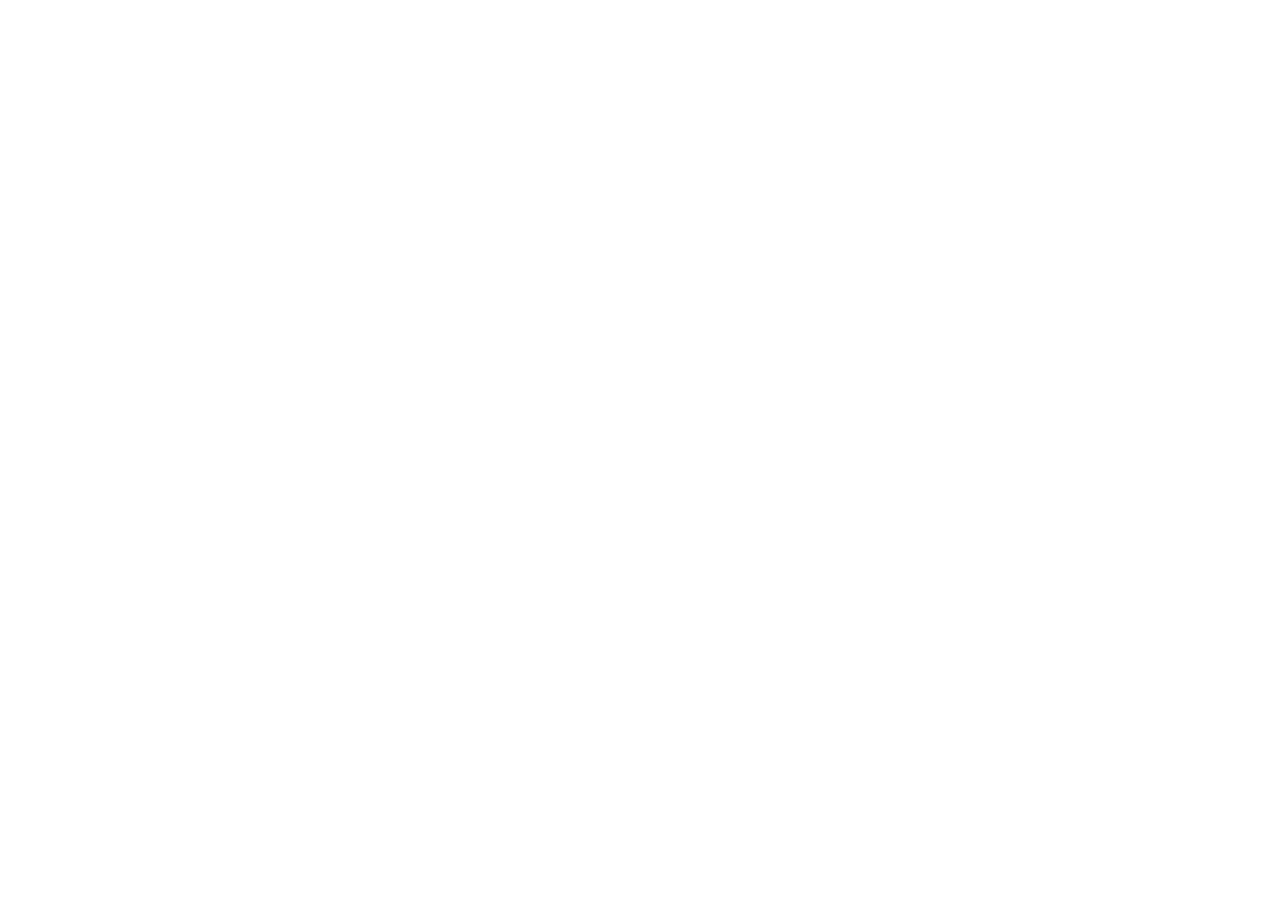
==== index.html @ 9e509d6f "Iniciando o projeto" ====
<!DOCTYPE html>
<html lang="en">
<head>
    <meta charset="UTF-8">
    <meta http-equiv="X-UA-Compatible" content="IE=edge">
    <meta name="viewport" content="width=device-width, initial-scale=1.0">
    <link rel="stylesheet" href="style.css">
    <title>Home Instagram</title>
</head>
<body>
    
</body>
</html>
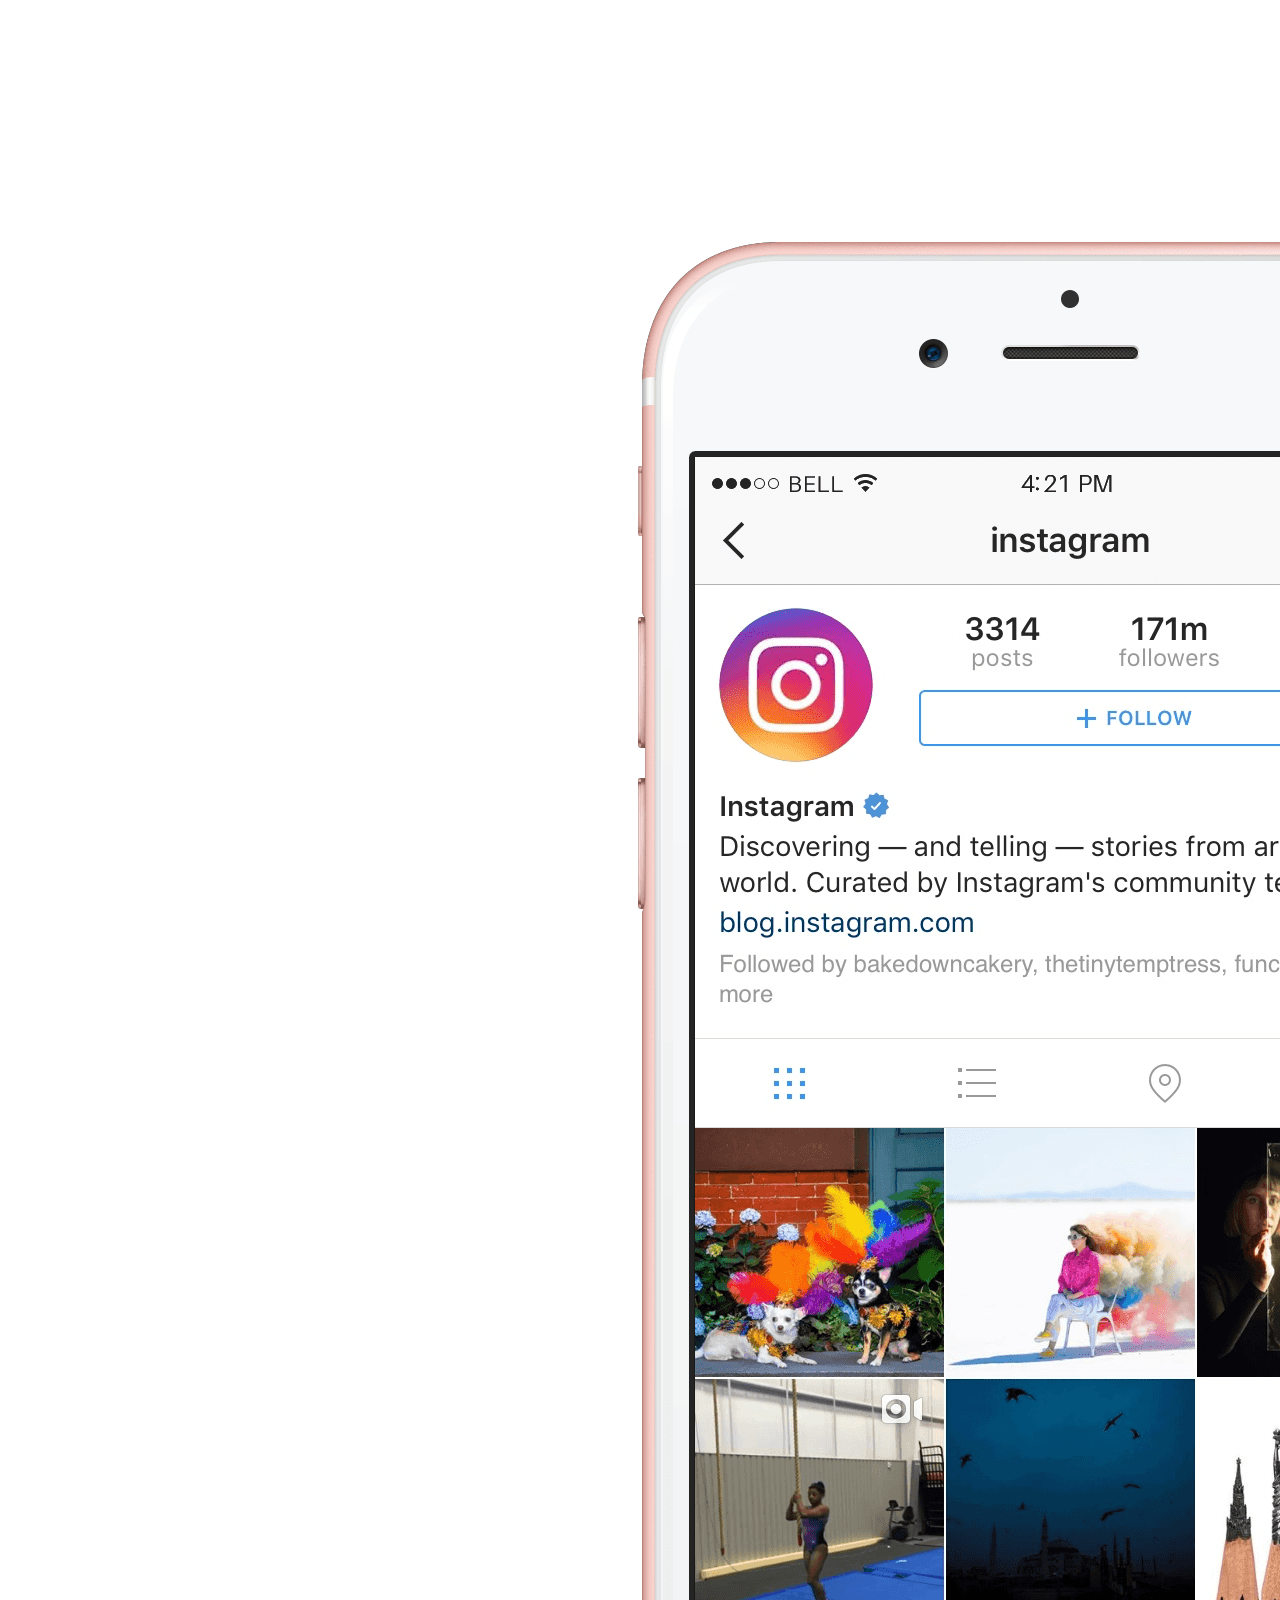
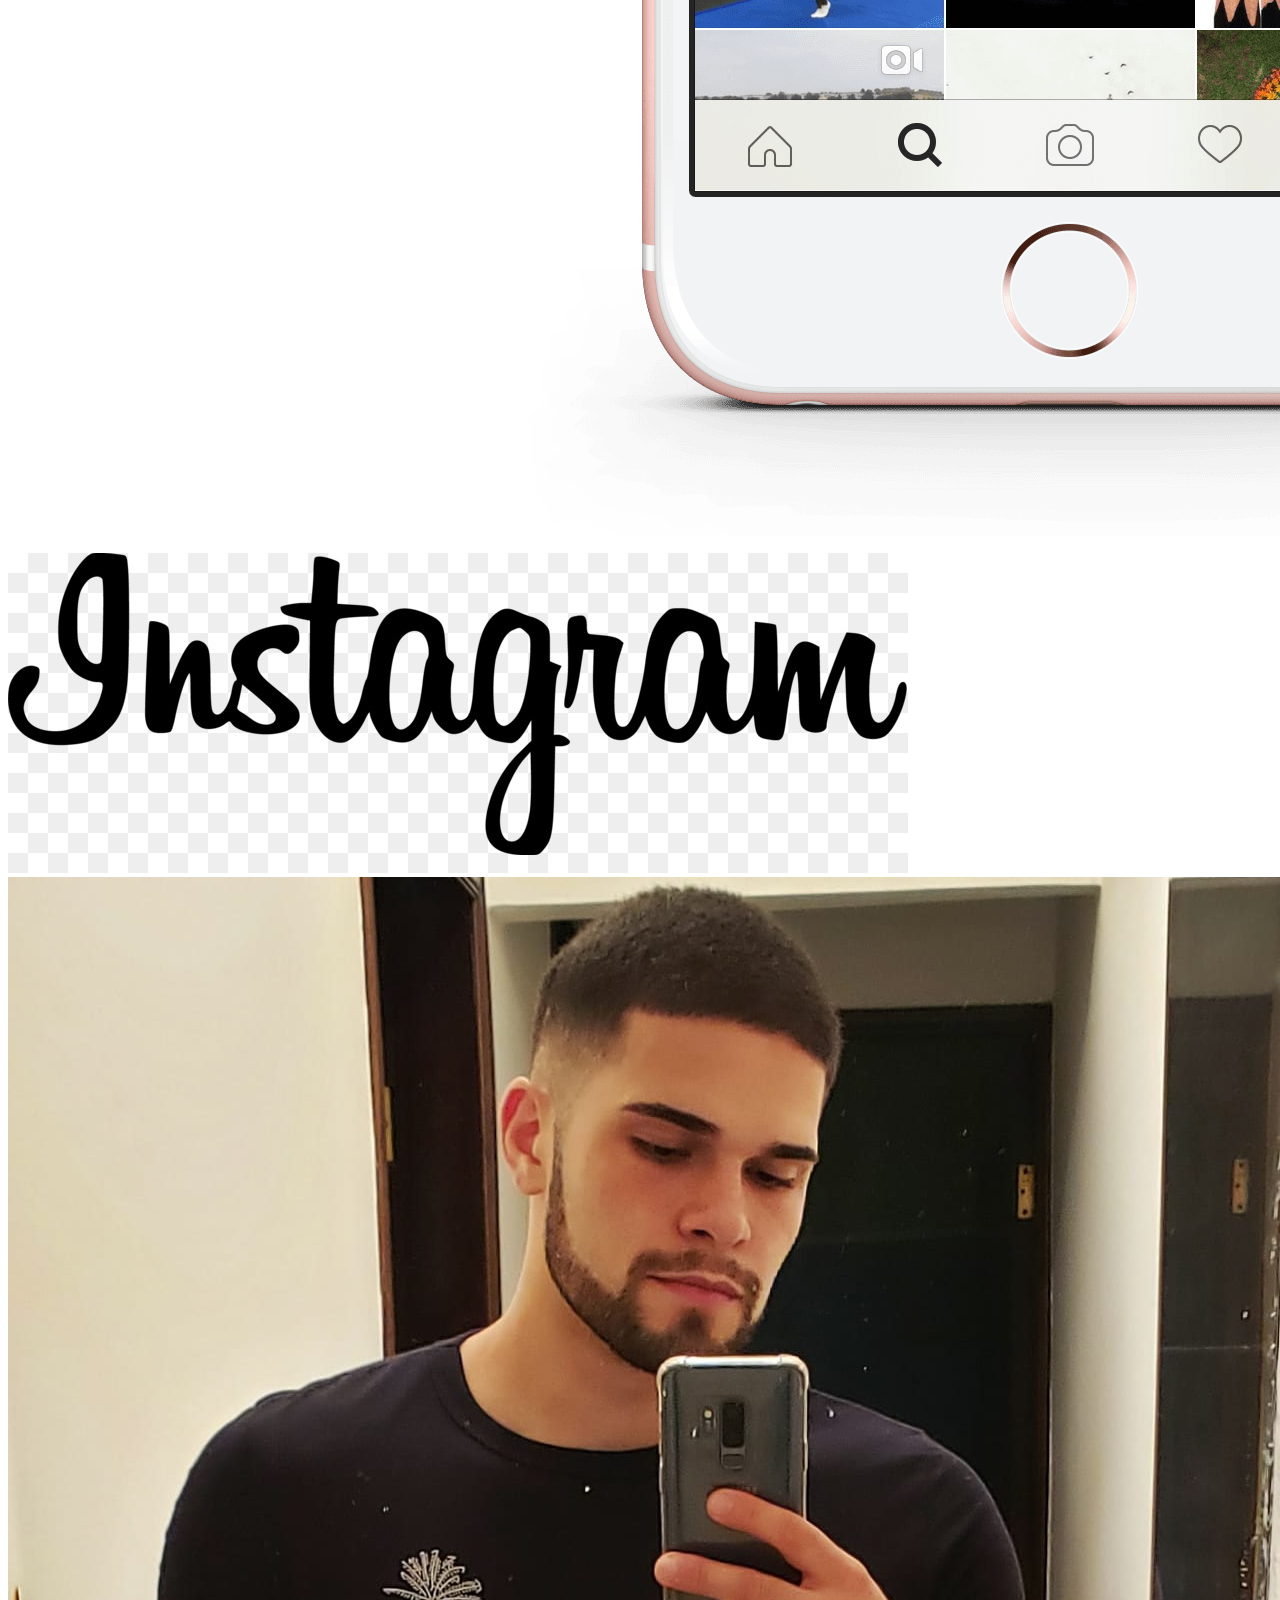
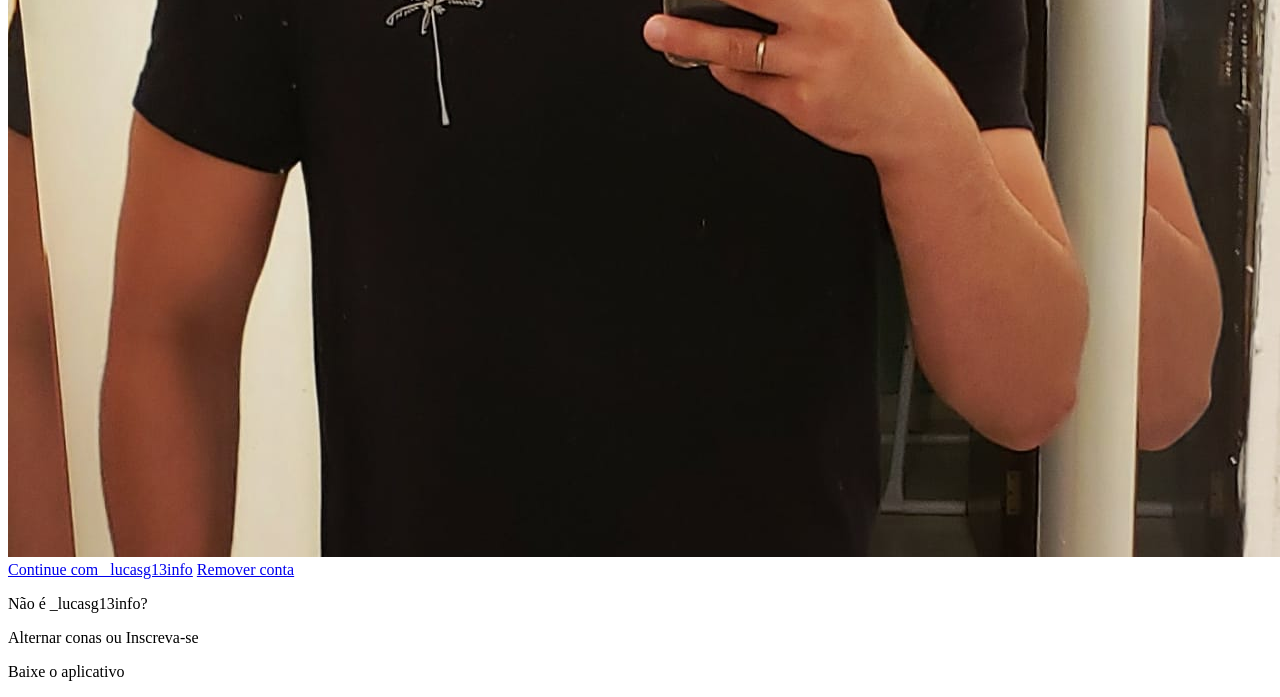
==== commit 5ca0eee2: "Fim estrutura HTML" ====
--- a/index.html
+++ b/index.html
@@ -8,6 +8,35 @@
     <title>Home Instagram</title>
 </head>
 <body>
-    
+    <div class="instagram-wrapper">
+        <div class="instagram-phone">
+            <img src="./img/instagram-celular.png" alt="Celular">
+        </div>
+        <div class="instagram-continue">
+            <div class="group">
+                <img src="./img/instagram-logo.jpg" class="instagram-logo"alt="Instagram Logo">
+                <div class="profile-photo">
+                    <img src="./img/perfil-instagram.jpeg" alt="Foto do perfil">
+                </div>
+                <a href="#"class="instagram-login">Continue com _lucasg13info</a>
+                <a href="#"class="instagram-logout">Remover conta</a>
+            </div>
+            <div class="gourp">
+                <p class="not-account">Não é _lucasg13info?</p>
+                <p class="notaccount">
+                    <span class="link-blue">Alternar conas</span>
+                    ou
+                <span class="link-blue">Inscreva-se</span>
+                </p>
+            </div>
+            <div class="get-the-app">
+                <p class="get-app">Baixe o aplicativo</p>
+                <div class="dowload">
+                    <a href="#" class="app-download"></a>
+                    <a href="#" class="app-download"></a>
+                </div>
+            </div>
+        </div>
+    </div>
 </body>
 </html>
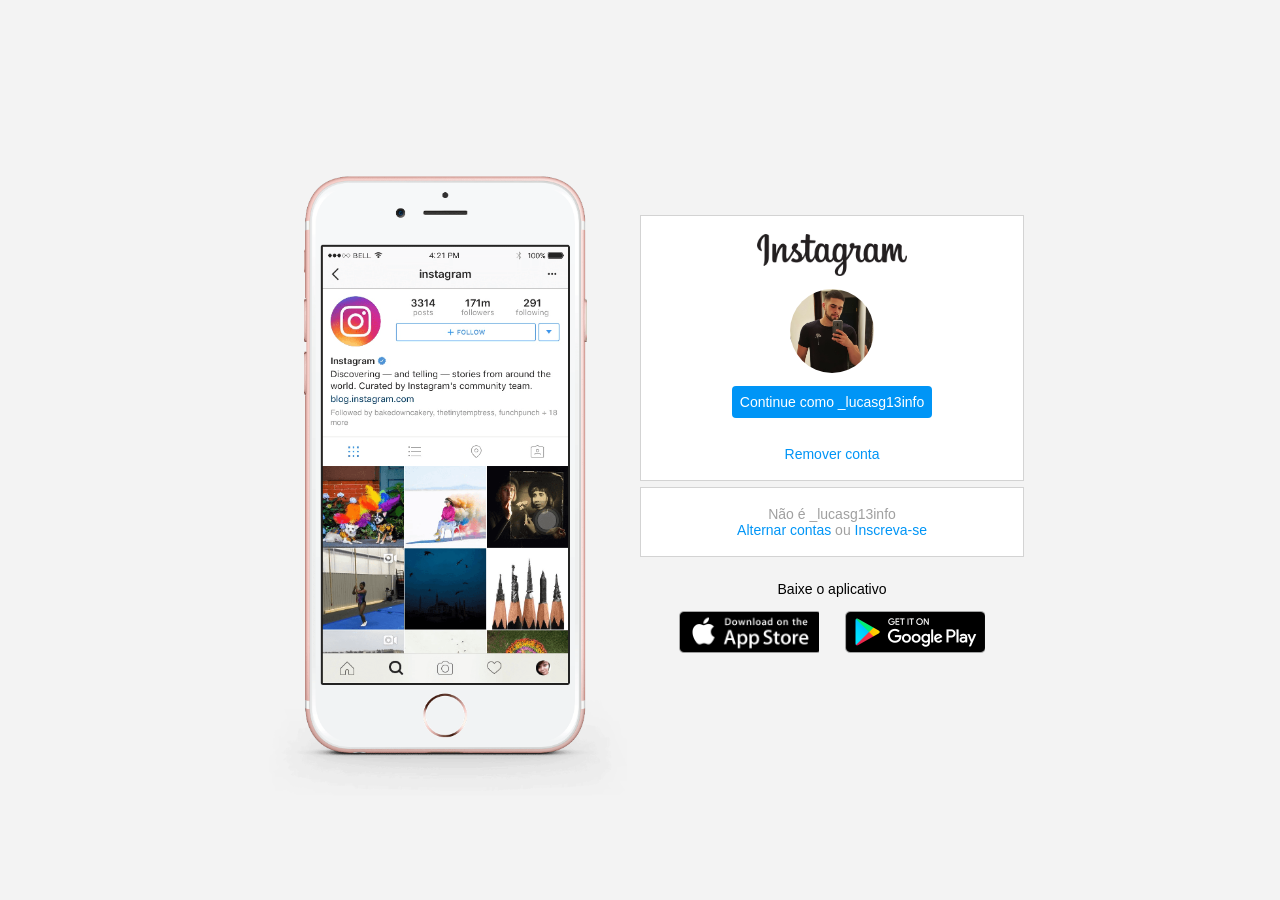
==== commit 4fbf6489: "Fim CSS" ====
--- a/index.html
+++ b/index.html
@@ -1,37 +1,37 @@
+
 <!DOCTYPE html>
 <html lang="en">
 <head>
     <meta charset="UTF-8">
-    <meta http-equiv="X-UA-Compatible" content="IE=edge">
     <meta name="viewport" content="width=device-width, initial-scale=1.0">
     <link rel="stylesheet" href="style.css">
-    <title>Home Instagram</title>
+    <title>Instagram</title>
 </head>
 <body>
     <div class="instagram-wrapper">
         <div class="instagram-phone">
-            <img src="./img/instagram-celular.png" alt="Celular">
+            <img src="./img/instagram-celular.png" alt="celular">
         </div>
         <div class="instagram-continue">
             <div class="group">
-                <img src="./img/instagram-logo.jpg" class="instagram-logo"alt="Instagram Logo">
+                <img src="./img/instagram-logo.png" class="instagram-logo" alt="instagram logo">
                 <div class="profile-photo">
-                    <img src="./img/perfil-instagram.jpeg" alt="Foto do perfil">
+                    <img src="./img/perfil-instagram.jpeg" alt="foto de perfil">
                 </div>
-                <a href="#"class="instagram-login">Continue com _lucasg13info</a>
-                <a href="#"class="instagram-logout">Remover conta</a>
+                <a href="#" class="instagram-login">Continue como _lucasg13info</a>
+                <a href="#" class="instagram-logout">Remover conta</a>
             </div>
-            <div class="gourp">
-                <p class="not-account">Não é _lucasg13info?</p>
-                <p class="notaccount">
-                    <span class="link-blue">Alternar conas</span>
+            <div class="group">
+                <p class="not-account">Não é _lucasg13info</p>
+                <p class="not-account">
+                    <span class="link-blue">Alternar contas</span>
                     ou
-                <span class="link-blue">Inscreva-se</span>
+                    <span class="link-blue">Inscreva-se</span>
                 </p>
             </div>
             <div class="get-the-app">
                 <p class="get-app">Baixe o aplicativo</p>
-                <div class="dowload">
+                <div class="download">
                     <a href="#" class="app-download"></a>
                     <a href="#" class="app-download"></a>
                 </div>
--- a/style.css
+++ b/style.css
@@ -0,0 +1,129 @@
+* {
+    padding: 0;
+    margin: 0;
+    box-sizing: border-box;
+    text-decoration: none;
+    font-family: sans-serif;
+    font-size: 14px;
+}
+
+body {
+    width: 100%;
+    min-height: 100vh;
+    background-color: rgb(243, 243, 243);
+    margin: 0;
+    padding: 0;
+    display: flex;
+    justify-content: center;
+}
+
+.instagram-wrapper {
+    display: flex;
+    align-items: center;
+    justify-content: start;
+    width: 60%;
+    height: 100vh;
+}
+
+.instagram-phone {
+    display: flex;
+    align-items: center;
+    justify-content: center;
+    width: 50%;
+}
+
+.instagram-phone img {
+    height: 50rem;
+}
+
+.instagram-continue {
+    display: flex;
+    align-items: center; /* horizontal */
+    justify-content: space-around; /* vertical */
+    flex-direction: column;
+    width: 50%;
+    min-height: 34rem;
+}
+
+.group {
+    display: flex;
+    justify-content: space-between;
+    align-items: center;
+    flex-direction: column;
+    background-color: #ffffff;
+    width: 100%;
+    padding: 1.3rem 0;
+    border: 1px solid lightgray;
+}
+
+.group:nth-child(1) {
+    min-height: 19rem;
+}
+
+.instagram-logo {
+    height: 3rem;
+}
+
+.profile-photo {
+    display: flex;
+    justify-content: center;
+    align-items: center;
+    border-radius: 50%;
+    overflow: hidden;
+}
+
+.profile-photo img {
+    height: 6rem;
+}
+
+.instagram-login {
+    background-color: #0095f6;
+    color: #ffffff;
+    padding: 8px;
+    border-radius: 4px;
+}
+
+.instagram-logout {
+    color: #0095f6;
+    margin-top: 1rem;
+}
+
+.not-account {
+    color: rgb(160, 160, 160);
+}
+
+.link-blue {
+    color: #0095f6;
+}
+
+.get-the-app {
+    display: flex;
+    flex-direction: column;
+    align-items: center;
+    justify-content: center;
+    width: 100%;
+    padding: 1.3rem 0;
+}
+
+.download {
+    display: flex;
+    width: 100%;
+    justify-content: space-evenly;
+    align-items: center;
+    padding: 1rem;
+}
+
+.app-download {
+    height: 3rem;
+    width: 10rem;
+    background-size: cover;
+}
+
+.app-download:nth-child(1) {
+    background-image: url('./img/apple-button.png');
+}
+
+.app-download:nth-child(2) {
+    background-image: url('./img/googleplay-button.png');
+}
+
